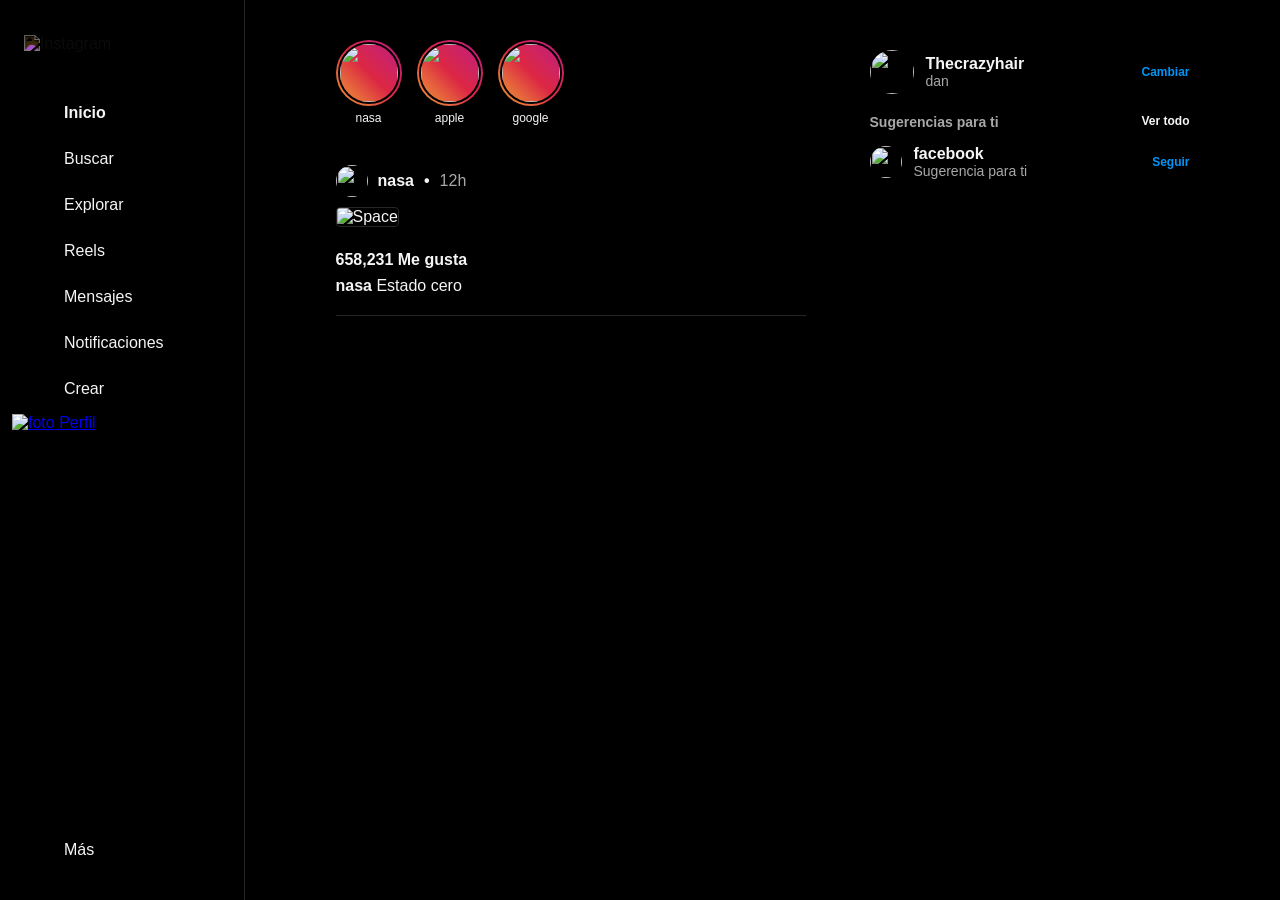
==== ins.html @ 4da5c112 "Add files via upload" ====
<!DOCTYPE html>
<html lang="es">
<head>
    <meta charset="UTF-8">
    <meta name="viewport" content="width=device-width, initial-scale=1.0">
    <title>Instagram</title>
    <link rel="stylesheet" href="ins.css">
    <link rel="stylesheet" href="https://cdnjs.cloudflare.com/ajax/libsfont-awesome/6.4.0/css/all.min.css">
</head>
<body>

    <aside class="sidebar">
        <div class="sidebar-logo">
            <img src="https://www.pngkey.com/png/full/28-287308_instagram-logo-text-white.png" alt="Instagram">
        </div>
        
        <nav class="sidebar-menu">
            <a href="#" class="menu-item active"><i class="Casasiendounacasa"></i> <span>Inicio</span></a>
            <a href="#" class="menu-item"><i class="buscandoloquenosemehaperdido"></i> <span>Buscar</span></a>
            <a href="#" class="menu-item"><i class="explorandoloqueseexplora"></i> <span>Explorar</span></a>
            <a href="#" class="menu-item"><i class="videoscuestionabkes"></i> <span>Reels</span></a>
            <a href="#" class="menu-item"><i class="mensajesquesemandaporquesonmensajes"></i> <span>Mensajes</span></a>
            <a href="#" class="menu-item"><i class="notifdicandolanotificacion"></i> <span>Notificaciones</span></a>
            <a href="#" class="menu-item"><i class="crearcreacionesnocreadas"></i> <span>Crear</span></a>
            <a href="#" class="perfil">
                <img src="nigga.jpeg" alt="foto"> <span>Perfil</span>
            </a>
        </nav>

        <div class="sidebar-more">
            <a href="#" class="menu-item"><i class="fa-solid fa-bars"></i> <span>Más</span></a>
        </div>
    </aside>

    <main class="main-content">
        <div class="feed-container">
            
            <section class="stories">
                <div class="story-item">
                    <div class="story-ring"><img src="https://unavatar.io/twitter/nasa"></div>
                    <span>nasa</span>
                </div>
                <div class="story-item">
                    <div class="story-ring"><img src="https://unavatar.io/github/apple"></div>
                    <span>apple</span>
                </div>
                <div class="story-item">
                    <div class="story-ring"><img src="https://unavatar.io/google"></div>
                    <span>google</span>
                </div>
            </section>

            <article class="post">
                <div class="post-header">
                    <div class="post-user">
                        <img src="https://unavatar.io/twitter/nasa" alt="">
                        <span class="username">nasa</span> • <span class="time">12h</span>
                    </div>
                    <i class="fa-solid fa-ellipsis"></i>
                </div>
                <div class="post-media">
                    <img src="https://images.unsplash.com/photo-1446776811953-b23d57bd21aa?auto=format&fit=crop&w=800&q=80" alt="Space">
                </div>
                <div class="post-footer">
                    <div class="post-actions">
                        <i class="fa-regular fa-heart"></i>
                        <i class="fa-regular fa-comment"></i>
                        <i class="fa-regular fa-paper-plane"></i>
                        <i class="fa-regular fa-bookmark"></i>
                    </div>
                    <div class="likes">658,231 Me gusta</div>
                    <div class="caption">
                        <span class="username">nasa</span> Estado cero
                    </div>
                </div>
            </article>

        </div>

        <section class="suggestions">
            <div class="user-profile-side">
                <img src="https://unavatar.io/github/mdo" alt="">
                <div class="user-names">
                    <span class="username">Thecrazyhair</span>
                    <span class="full-name">dan</span>
                </div>
                <a href="#" class="switch-btn">Cambiar</a>
            </div>

            <div class="suggestions-header">
                <span>Sugerencias para ti</span>
                <a href="#">Ver todo</a>
            </div>

            <div class="suggestion-item">
                <img src="https://unavatar.io/github/facebook" alt="">
                <div class="user-names">
                    <span class="username">facebook</span>
                    <span class="sub">Sugerencia para ti</span>
                </div>
                <a href="#" class="follow-btn">Seguir</a>
            </div>
        </section>
    </main>

</body>
</html>
---- ins.css ----
:root {
    --bg-black: #000000;
    --sidebar-width: 245px;
    --border-color: #262626;
    --text-primary: #f5f5f5;
    --text-secondary: #a8a8a8;
    --accent-blue: #0095f6;
}

* { margin: 0; padding: 0; box-sizing: border-box; }

body {
    background-color: var(--bg-black);
    color: var(--text-primary);
    font-family: -apple-system, BlinkMacSystemFont, "Segoe UI", Roboto, Arial, sans-serif;
    display: flex;
}

.sidebar {
    width: var(--sidebar-width);
    height: 100vh;
    border-right: 1px solid var(--border-color);
    padding: 25px 12px;
    position: fixed;
    display: flex;
    flex-direction: column;
}

.sidebar-logo {
    padding: 10px 12px 35px;
}

.sidebar-logo img {
    width: 103px;
    filter: invert(1);
}

.sidebar-menu { flex-grow: 1; }

.menu-item {
    display: flex;
    align-items: center;
    padding: 12px;
    text-decoration: none;
    color: var(--text-primary);
    border-radius: 8px;
    margin: 4px 0;
    transition: background 0.3s;
}

.menu-item:hover { background: rgba(255, 255, 255, 0.1); }

.menu-item i {
    font-size: 24px;
    width: 24px;
    margin-right: 16px;
}

.menu-item.active { font-weight: bold; }

.menu-item.profile img {
    width: 24px;
    height: 24px;
    border-radius: 50%;
    margin-right: 16px;
}

.main-content {
    margin-left: var(--sidebar-width);
    width: calc(100% - var(--sidebar-width));
    display: flex;
    justify-content: center;
    padding-top: 30px;
}

.feed-container {
    max-width: 470px;
    width: 100%;
}

.stories {
    display: flex;
    gap: 15px;
    padding: 10px 0;
    margin-bottom: 20px;
}

.story-item {
    display: flex;
    flex-direction: column;
    align-items: center;
    font-size: 12px;
}

.story-ring {
    width: 66px;
    height: 66px;
    background: linear-gradient(45deg, #f09433, #e6683c, #dc2743, #cc2366, #bc1888);
    border-radius: 50%;
    padding: 2px;
    margin-bottom: 5px;
}

.story-ring img {
    width: 100%;
    height: 100%;
    border-radius: 50%;
    border: 2px solid black;
}

.post {
    border-bottom: 1px solid var(--border-color);
    padding-bottom: 20px;
    margin-bottom: 20px;
}

.post-header {
    display: flex;
    justify-content: space-between;
    align-items: center;
    padding: 10px 0;
}

.post-user { display: flex; align-items: center; gap: 10px; font-weight: 600; }
.post-user img { width: 32px; height: 32px; border-radius: 50%; }
.time { color: var(--text-secondary); font-weight: 400; }

.post-media img {
    width: 100%;
    border-radius: 4px;
    border: 1px solid var(--border-color);
}

.post-actions {
    display: flex;
    gap: 15px;
    padding: 12px 0;
    font-size: 24px;
}

.post-actions i:last-child { margin-left: auto; }

.likes { font-weight: 600; margin-bottom: 8px; }

.username { font-weight: 600; }

.suggestions {
    width: 320px;
    margin-left: 64px;
    padding-top: 20px;
}

.user-profile-side, .suggestion-item {
    display: flex;
    align-items: center;
    gap: 12px;
    margin-bottom: 15px;
}

.user-profile-side img { width: 44px; height: 44px; border-radius: 50%; }
.suggestion-item img { width: 32px; height: 32px; border-radius: 50%; }

.user-names { display: flex; flex-direction: column; flex-grow: 1; }
.full-name, .sub { color: var(--text-secondary); font-size: 14px; }

.switch-btn, .follow-btn {
    text-decoration: none;
    color: var(--accent-blue);
    font-size: 12px;
    font-weight: 600;
}

.suggestions-header {
    display: flex;
    justify-content: space-between;
    margin: 20px 0 15px;
    font-weight: 600;
    font-size: 14px;
}

.suggestions-header span { color: var(--text-secondary); }
.suggestions-header a { color: var(--text-primary); text-decoration: none; font-size: 12px; }
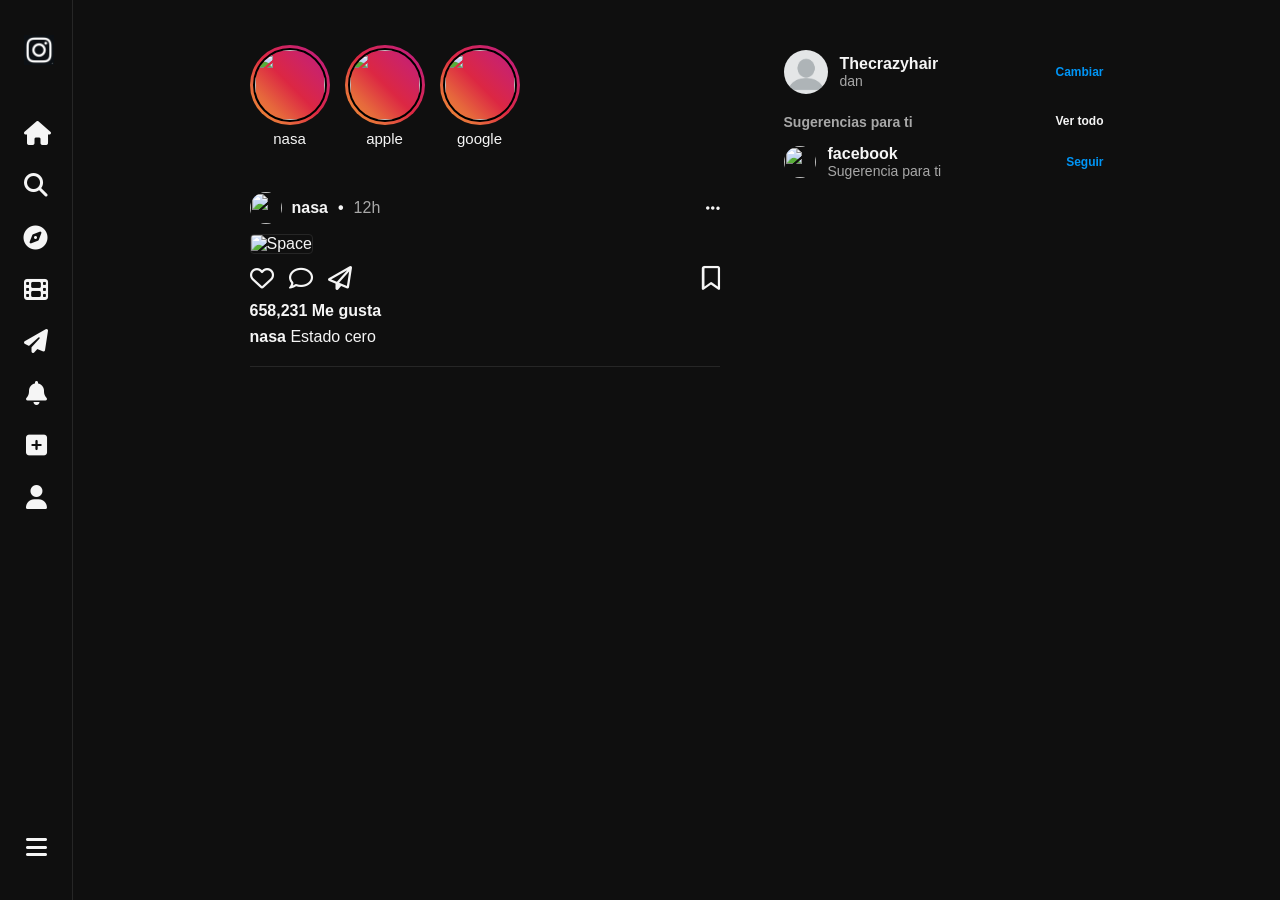
==== commit 0089700c: "Add files via upload" ====
--- a/ins.html
+++ b/ins.html
@@ -5,26 +5,23 @@
     <meta name="viewport" content="width=device-width, initial-scale=1.0">
     <title>Instagram</title>
     <link rel="stylesheet" href="ins.css">
-    <link rel="stylesheet" href="https://cdnjs.cloudflare.com/ajax/libsfont-awesome/6.4.0/css/all.min.css">
+    <link rel="stylesheet" href="https://cdnjs.cloudflare.com/ajax/libs/font-awesome/6.4.0/css/all.min.css">  
 </head>
 <body>
-
     <aside class="sidebar">
         <div class="sidebar-logo">
-            <img src="https://www.pngkey.com/png/full/28-287308_instagram-logo-text-white.png" alt="Instagram">
+            <img src="inis.png" alt="Instagram">
         </div>
         
         <nav class="sidebar-menu">
-            <a href="#" class="menu-item active"><i class="Casasiendounacasa"></i> <span>Inicio</span></a>
-            <a href="#" class="menu-item"><i class="buscandoloquenosemehaperdido"></i> <span>Buscar</span></a>
-            <a href="#" class="menu-item"><i class="explorandoloqueseexplora"></i> <span>Explorar</span></a>
-            <a href="#" class="menu-item"><i class="videoscuestionabkes"></i> <span>Reels</span></a>
-            <a href="#" class="menu-item"><i class="mensajesquesemandaporquesonmensajes"></i> <span>Mensajes</span></a>
-            <a href="#" class="menu-item"><i class="notifdicandolanotificacion"></i> <span>Notificaciones</span></a>
-            <a href="#" class="menu-item"><i class="crearcreacionesnocreadas"></i> <span>Crear</span></a>
-            <a href="#" class="perfil">
-                <img src="nigga.jpeg" alt="foto"> <span>Perfil</span>
-            </a>
+            <a href="#" class="menu-item active"><i class="fa-solid fa-house"></i> <span>Inicio</span></a>
+            <a href="#" class="menu-item"><i class="fa-solid fa-magnifying-glass"></i> <span>Buscar</span></a>
+            <a href="#" class="menu-item"><i class="fa-solid fa-compass"></i> <span>Explorar</span></a>
+            <a href="#" class="menu-item"><i class="fa-solid fa-film"></i> <span>Reels</span></a>
+            <a href="#" class="menu-item"><i class="fa-solid fa-paper-plane"></i> <span>Mensajes</span></a>
+            <a href="#" class="menu-item"><i class="fa-solid fa-bell"></i> <span>Notificaciones</span></a>
+            <a href="#" class="menu-item"><i class="fa-solid fa-square-plus"></i> <span>Crear</span></a>
+            <a href="#" class="menu-item"><i class="fa-solid fa-user"></i> <span>Perfil</span></a>
         </nav>
 
         <div class="sidebar-more">
@@ -34,7 +31,6 @@
 
     <main class="main-content">
         <div class="feed-container">
-            
             <section class="stories">
                 <div class="story-item">
                     <div class="story-ring"><img src="https://unavatar.io/twitter/nasa"></div>
@@ -45,7 +41,7 @@
                     <span>apple</span>
                 </div>
                 <div class="story-item">
-                    <div class="story-ring"><img src="https://unavatar.io/google"></div>
+                    <div class="story-ring"><img src="https://unavatar.io/twitter/google"></div>
                     <span>google</span>
                 </div>
             </section>
@@ -74,12 +70,11 @@
                     </div>
                 </div>
             </article>
-
         </div>
 
         <section class="suggestions">
             <div class="user-profile-side">
-                <img src="https://unavatar.io/github/mdo" alt="">
+                <img src="usuario.png" alt="">
                 <div class="user-names">
                     <span class="username">Thecrazyhair</span>
                     <span class="full-name">dan</span>
--- a/ins.css
+++ b/ins.css
@@ -1,182 +1,239 @@
 :root {
-    --bg-black: #000000;
-    --sidebar-width: 245px;
-    --border-color: #262626;
-    --text-primary: #f5f5f5;
-    --text-secondary: #a8a8a8;
-    --accent-blue: #0095f6;
-}
-
-* { margin: 0; padding: 0; box-sizing: border-box; }
-
-body {
-    background-color: var(--bg-black);
-    color: var(--text-primary);
-    font-family: -apple-system, BlinkMacSystemFont, "Segoe UI", Roboto, Arial, sans-serif;
-    display: flex;
-}
-
-.sidebar {
-    width: var(--sidebar-width);
-    height: 100vh;
-    border-right: 1px solid var(--border-color);
-    padding: 25px 12px;
-    position: fixed;
-    display: flex;
-    flex-direction: column;
-}
-
-.sidebar-logo {
-    padding: 10px 12px 35px;
-}
-
-.sidebar-logo img {
-    width: 103px;
-    filter: invert(1);
-}
-
-.sidebar-menu { flex-grow: 1; }
-
-.menu-item {
-    display: flex;
-    align-items: center;
-    padding: 12px;
-    text-decoration: none;
-    color: var(--text-primary);
-    border-radius: 8px;
-    margin: 4px 0;
-    transition: background 0.3s;
-}
-
-.menu-item:hover { background: rgba(255, 255, 255, 0.1); }
-
-.menu-item i {
-    font-size: 24px;
-    width: 24px;
-    margin-right: 16px;
-}
-
-.menu-item.active { font-weight: bold; }
-
-.menu-item.profile img {
-    width: 24px;
-    height: 24px;
-    border-radius: 50%;
-    margin-right: 16px;
-}
-
-.main-content {
-    margin-left: var(--sidebar-width);
-    width: calc(100% - var(--sidebar-width));
-    display: flex;
-    justify-content: center;
-    padding-top: 30px;
-}
-
-.feed-container {
-    max-width: 470px;
-    width: 100%;
-}
-
-.stories {
-    display: flex;
-    gap: 15px;
-    padding: 10px 0;
-    margin-bottom: 20px;
-}
-
-.story-item {
-    display: flex;
-    flex-direction: column;
-    align-items: center;
-    font-size: 12px;
-}
-
-.story-ring {
-    width: 66px;
-    height: 66px;
-    background: linear-gradient(45deg, #f09433, #e6683c, #dc2743, #cc2366, #bc1888);
-    border-radius: 50%;
-    padding: 2px;
-    margin-bottom: 5px;
-}
-
-.story-ring img {
-    width: 100%;
-    height: 100%;
-    border-radius: 50%;
-    border: 2px solid black;
-}
-
-.post {
-    border-bottom: 1px solid var(--border-color);
-    padding-bottom: 20px;
-    margin-bottom: 20px;
-}
-
-.post-header {
-    display: flex;
-    justify-content: space-between;
-    align-items: center;
-    padding: 10px 0;
-}
-
-.post-user { display: flex; align-items: center; gap: 10px; font-weight: 600; }
-.post-user img { width: 32px; height: 32px; border-radius: 50%; }
-.time { color: var(--text-secondary); font-weight: 400; }
-
-.post-media img {
-    width: 100%;
-    border-radius: 4px;
-    border: 1px solid var(--border-color);
-}
-
-.post-actions {
-    display: flex;
-    gap: 15px;
-    padding: 12px 0;
-    font-size: 24px;
-}
-
-.post-actions i:last-child { margin-left: auto; }
-
-.likes { font-weight: 600; margin-bottom: 8px; }
-
-.username { font-weight: 600; }
-
-.suggestions {
-    width: 320px;
-    margin-left: 64px;
-    padding-top: 20px;
-}
-
-.user-profile-side, .suggestion-item {
-    display: flex;
-    align-items: center;
-    gap: 12px;
-    margin-bottom: 15px;
-}
-
-.user-profile-side img { width: 44px; height: 44px; border-radius: 50%; }
-.suggestion-item img { width: 32px; height: 32px; border-radius: 50%; }
-
-.user-names { display: flex; flex-direction: column; flex-grow: 1; }
-.full-name, .sub { color: var(--text-secondary); font-size: 14px; }
-
-.switch-btn, .follow-btn {
-    text-decoration: none;
-    color: var(--accent-blue);
-    font-size: 12px;
-    font-weight: 600;
-}
-
-.suggestions-header {
-    display: flex;
-    justify-content: space-between;
-    margin: 20px 0 15px;
-    font-weight: 600;
-    font-size: 14px;
-}
-
-.suggestions-header span { color: var(--text-secondary); }
-.suggestions-header a { color: var(--text-primary); text-decoration: none; font-size: 12px; }+            --bg-black: #0f0f0f;
+            --sidebar-width: 245px;
+            --sidebar-collapsed: 73px;
+            --border-color: #262626;
+            --text-primary: #f5f5f5;
+            --text-secondary: #a8a8a8;
+            --accent-blue: #0095f6;
+        }
+
+        * { margin: 0; padding: 0; box-sizing: border-box; }
+
+        body {
+            background-color: var(--bg-black);
+            color: var(--text-primary);
+            font-family: -apple-system, BlinkMacSystemFont, "Segoe UI", Roboto, Arial, sans-serif;
+            display: flex;
+        }
+
+        .sidebar {
+            width: var(--sidebar-collapsed);
+            height: 100vh;
+            border-right: 1px solid var(--border-color);
+            padding: 25px 12px;
+            position: fixed;
+            display: flex;
+            flex-direction: column;
+            transition: width 0.3s cubic-bezier(0.4, 0, 0.2, 1);
+            background-color: var(--bg-black);
+            z-index: 1000;
+            overflow: hidden;
+        }
+
+        .sidebar:hover {
+            width: var(--sidebar-width);
+        }
+
+        .sidebar-logo {
+            padding: 10px 12px 35px;
+            display: flex;
+            justify-content: flex-start;
+            min-height: 80px;
+        }
+
+        .sidebar-logo img {
+            width: 30px;
+            height: 30px;
+            transition: opacity 0.2s;
+        }
+
+        .sidebar-menu { flex-grow: 1; }
+
+        .menu-item {
+            display: flex;
+            align-items: center;
+            padding: 12px;
+            text-decoration: none;
+            color: var(--text-primary);
+            border-radius: 8px;
+            margin: 4px 0;
+            transition: background 0.3s;
+            white-space: nowrap;
+        }
+
+        .menu-item:hover { background: rgba(255, 255, 255, 0.1); }
+
+        .menu-item i {
+            font-size: 24px;
+            min-width: 24px;
+            margin-right: 16px;
+            text-align: center;
+        }
+
+        .menu-item span {
+            opacity: 0;
+            transition: opacity 0.2s ease;
+            pointer-events: none;
+        }
+
+        .sidebar:hover .menu-item span {
+            opacity: 1;
+            pointer-events: auto;
+        }
+
+        .menu-item.active { font-weight: bold; }
+
+        .sidebar-more {
+            margin-top: auto;
+        }
+
+        .main-content {
+            margin-left: var(--sidebar-collapsed);
+            width: calc(100% - var(--sidebar-collapsed));
+            display: flex;
+            justify-content: center;
+            padding-top: 30px;
+            transition: margin-left 0.3s cubic-bezier(0.4, 0, 0.2, 1);
+        }
+
+        .sidebar:hover + .main-content {
+            margin-left: var(--sidebar-width);
+        }
+
+        .feed-container {
+            max-width: 470px;
+            width: 100%;
+        }
+
+        .stories {
+            display: flex;
+            gap: 15px;
+            padding: 15px 0;
+            margin-bottom: 20px;
+        }
+
+        .story-item {
+            display: flex;
+            flex-direction: column;
+            align-items: center;
+            font-size: 15px;
+        }
+
+        .story-ring {
+            width: 80px;
+            height: 80px;
+            background: linear-gradient(45deg, #f09433, #e6683c, #dc2743, #cc2366, #bc1888);
+            border-radius: 50%;
+            padding: 3px;
+            margin-bottom: 5px;
+        }
+
+        .story-ring img {
+            width: 100%;
+            height: 100%;
+            border-radius: 50%;
+            border: 2px solid black;
+        }
+
+        .post {
+            border-bottom: 1px solid var(--border-color);
+            padding-bottom: 20px;
+            margin-bottom: 20px;
+        }
+
+        .post-header {
+            display: flex;
+            justify-content: space-between;
+            align-items: center;
+            padding: 10px 0;
+        }
+
+        .post-user { display: flex; align-items: center; gap: 10px; font-weight: 600; }
+        .post-user img { width: 32px; height: 32px; border-radius: 50%; }
+        .time { color: var(--text-secondary); font-weight: 400; }
+
+        .post-media img {
+            width: 100%;
+            border-radius: 4px;
+            border: 1px solid var(--border-color);
+        }
+
+        .post-actions {
+            display: flex;
+            gap: 15px;
+            padding: 12px 0;
+            font-size: 24px;
+        }
+
+        .post-actions i:last-child { margin-left: auto; }
+
+        .likes { font-weight: 600; margin-bottom: 8px; }
+
+        .username { font-weight: 600; }
+
+        .suggestions {
+            width: 320px;
+            margin-left: 64px;
+            padding-top: 20px;
+        }
+
+        .user-profile-side, .suggestion-item {
+            display: flex;
+            align-items: center;
+            gap: 12px;
+            margin-bottom: 15px;
+        }
+
+        .user-profile-side img { width: 44px; height: 44px; border-radius: 50%; }
+        .suggestion-item img { width: 32px; height: 32px; border-radius: 50%; }
+
+        .user-names { display: flex; flex-direction: column; flex-grow: 1; }
+        .full-name, .sub { color: var(--text-secondary); font-size: 14px; }
+
+        .switch-btn, .follow-btn {
+            text-decoration: none;
+            color: var(--accent-blue);
+            font-size: 12px;
+            font-weight: 600;
+        }
+
+        .suggestions-header {
+            display: flex;
+            justify-content: space-between;
+            margin: 20px 0 15px;
+            font-weight: 600;
+            font-size: 14px;
+        }
+
+        .suggestions-header span { color: var(--text-secondary); }
+        .suggestions-header a { color: var(--text-primary); text-decoration: none; font-size: 12px; }
+
+        @media (max-width: 1264px) {
+            .suggestions { display: none; }
+        }
+
+        @media (max-width: 768px) {
+            .sidebar {
+                width: 100% !important;
+                height: 60px;
+                position: fixed;
+                bottom: 0;
+                left: 0;
+                top: auto;
+                flex-direction: row;
+                justify-content: space-around;
+                align-items: center;
+                padding: 0;
+                border-top: 1px solid var(--border-color);
+                border-right: none;
+            }
+
+            .sidebar-logo { display: none; }
+            .sidebar-menu { display: flex; width: 100%; justify-content: space-around; }
+            .menu-item { flex-direction: column; padding: 0; margin: 0; }
+            .menu-item i { margin: 0; }
+            .menu-item span { display: none; }
+            .main-content { margin-left: 0 !important; width: 100%; padding-bottom: 70px; }
+            .feed-container { max-width: 100%; padding: 0 10px; }
+            .sidebar-more { display: none; }}
